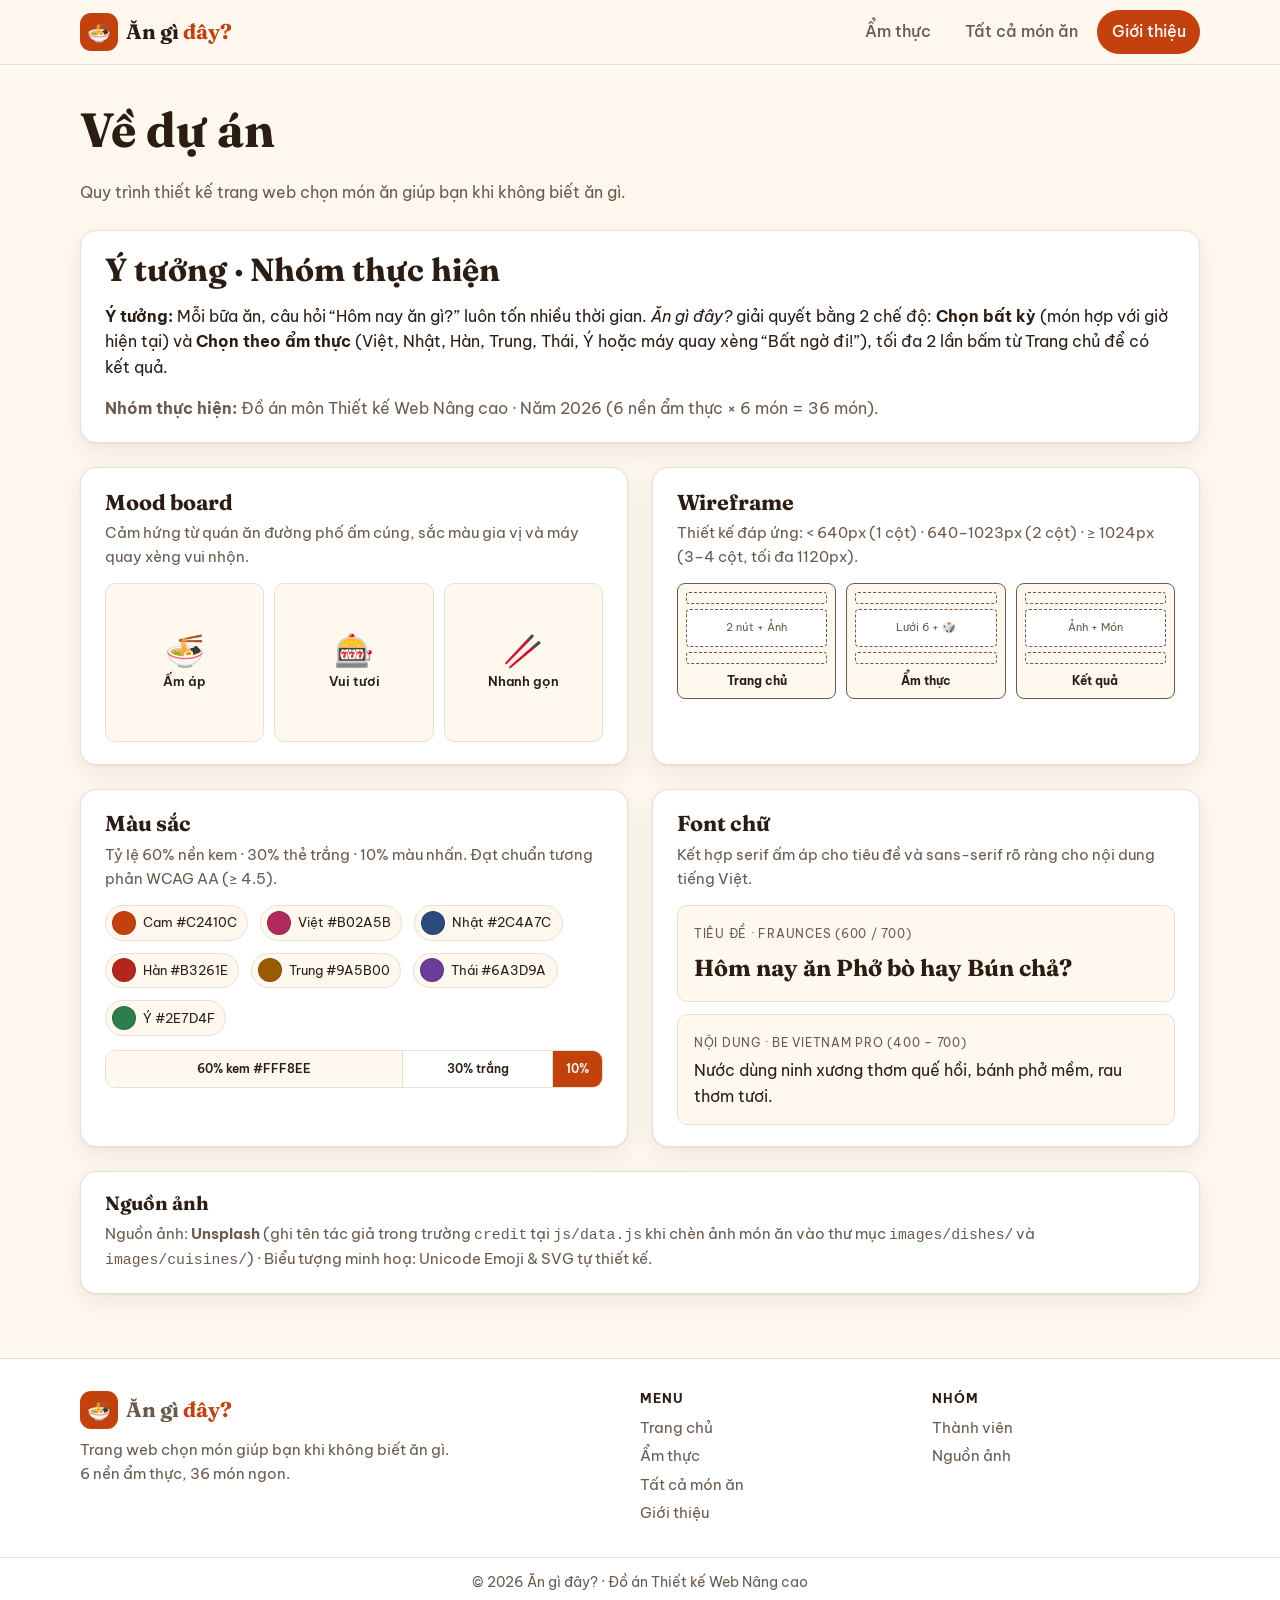
==== about.html @ e664d842 "Update HTML and CSS" ====
<!DOCTYPE html>
<html lang="vi">
<head>
  <meta charset="UTF-8">
  <meta name="viewport" content="width=device-width, initial-scale=1.0">
  <title>Giới thiệu — Ăn gì đây?</title>
  <meta name="description" content="Về dự án Ăn gì đây?: ý tưởng, nhóm thực hiện, mood board, wireframe, bảng màu, font chữ và nguồn ảnh.">
  <link rel="icon" href="images/logo.svg" type="image/svg+xml">
  <link rel="preconnect" href="https://fonts.googleapis.com">
  <link rel="preconnect" href="https://fonts.gstatic.com" crossorigin>
  <link href="https://fonts.googleapis.com/css2?family=Be+Vietnam+Pro:wght@400;500;600;700&family=Fraunces:opsz,wght@9..144,600;9..144,700&display=swap" rel="stylesheet">
  <link rel="stylesheet" href="css/themes.css">
  <link rel="stylesheet" href="css/style.css">
</head>
<body data-page="about">
  <a class="skip-link" href="#main">Bỏ qua đến nội dung chính</a>

  <!-- Header dùng chung -->
  <header class="site-header" data-site-header></header>

  <main id="main">
    <div class="container">
      <header class="page-head">
        <h1>Về dự án</h1>
        <p>Quy trình thiết kế trang web chọn món ăn giúp bạn khi không biết ăn gì.</p>
      </header>

      <!-- ===== Ý TƯỞNG · NHÓM ===== -->
      <section class="about-lead card" id="nhom">
        <h2>Ý tưởng · Nhóm thực hiện</h2>
        <p>
          <strong>Ý tưởng:</strong> Mỗi bữa ăn, câu hỏi “Hôm nay ăn gì?” luôn tốn nhiều thời gian.
          <em>Ăn gì đây?</em> giải quyết bằng 2 chế độ: <strong>Chọn bất kỳ</strong> (món hợp với giờ hiện tại)
          và <strong>Chọn theo ẩm thực</strong> (Việt, Nhật, Hàn, Trung, Thái, Ý hoặc máy quay xèng “Bất ngờ đi!”),
          tối đa 2 lần bấm từ Trang chủ để có kết quả.
        </p>
        <p>
          <strong>Nhóm thực hiện:</strong> Đồ án môn Thiết kế Web Nâng cao · Năm 2026 (6 nền ẩm thực × 6 món = 36 món).
        </p>
      </section>

      <!-- ===== LƯỚI 2×2 TRÊN MÁY TÍNH / 1 CỘT TRÊN ĐIỆN THOẠI ===== -->
      <div class="about-grid">
        <!-- 1. Mood board -->
        <section class="about-box card" id="mood-board">
          <h2>Mood board</h2>
          <p>Cảm hứng từ quán ăn đường phố ấm cúng, sắc màu gia vị và máy quay xèng vui nhộn.</p>
          <div class="mood-thumbs">
            <div class="mood-thumb">
              <span aria-hidden="true">🍜</span>
              Ấm áp
            </div>
            <div class="mood-thumb">
              <span aria-hidden="true">🎰</span>
              Vui tươi
            </div>
            <div class="mood-thumb">
              <span aria-hidden="true">🥢</span>
              Nhanh gọn
            </div>
          </div>
        </section>

        <!-- 2. Wireframe -->
        <section class="about-box card" id="wireframe">
          <h2>Wireframe</h2>
          <p>Thiết kế đáp ứng: &lt; 640px (1 cột) · 640–1023px (2 cột) · ≥ 1024px (3–4 cột, tối đa 1120px).</p>
          <div class="wf-mini-grid" aria-label="Sơ đồ wireframe thu nhỏ">
            <div class="wf-mini">
              <div class="wf-mini__bar"></div>
              <div class="wf-mini__block">2 nút + Ảnh</div>
              <div class="wf-mini__bar"></div>
              <strong>Trang chủ</strong>
            </div>
            <div class="wf-mini">
              <div class="wf-mini__bar"></div>
              <div class="wf-mini__block">Lưới 6 + 🎲</div>
              <div class="wf-mini__bar"></div>
              <strong>Ẩm thực</strong>
            </div>
            <div class="wf-mini">
              <div class="wf-mini__bar"></div>
              <div class="wf-mini__block">Ảnh + Món</div>
              <div class="wf-mini__bar"></div>
              <strong>Kết quả</strong>
            </div>
          </div>
        </section>

        <!-- 3. Màu sắc -->
        <section class="about-box card" id="mau-sac">
          <h2>Màu sắc</h2>
          <p>Tỷ lệ 60% nền kem · 30% thẻ trắng · 10% màu nhấn. Đạt chuẩn tương phản WCAG AA (≥ 4.5).</p>
          <ul class="color-dots" aria-label="Bảng màu chủ đề">
            <li class="color-dot"><span class="color-dot__circle" style="--c:#C2410C"></span>Cam #C2410C</li>
            <li class="color-dot"><span class="color-dot__circle" style="--c:#B02A5B"></span>Việt #B02A5B</li>
            <li class="color-dot"><span class="color-dot__circle" style="--c:#2C4A7C"></span>Nhật #2C4A7C</li>
            <li class="color-dot"><span class="color-dot__circle" style="--c:#B3261E"></span>Hàn #B3261E</li>
            <li class="color-dot"><span class="color-dot__circle" style="--c:#9A5B00"></span>Trung #9A5B00</li>
            <li class="color-dot"><span class="color-dot__circle" style="--c:#6A3D9A"></span>Thái #6A3D9A</li>
            <li class="color-dot"><span class="color-dot__circle" style="--c:#2E7D4F"></span>Ý #2E7D4F</li>
          </ul>
          <div class="ratio-bar" aria-label="60% nền kem, 30% thẻ trắng, 10% màu nhấn">
            <span>60% kem #FFF8EE</span><span>30% trắng</span><span>10%</span>
          </div>
        </section>

        <!-- 4. Font chữ -->
        <section class="about-box card" id="font-chu">
          <h2>Font chữ</h2>
          <p>Kết hợp serif ấm áp cho tiêu đề và sans-serif rõ ràng cho nội dung tiếng Việt.</p>
          <div class="font-pair">
            <div class="font-card">
              <span class="font-card__label">Tiêu đề · Fraunces (600 / 700)</span>
              <p class="font-card__sample--display">Hôm nay ăn Phở bò hay Bún chả?</p>
            </div>
            <div class="font-card">
              <span class="font-card__label">Nội dung · Be Vietnam Pro (400 – 700)</span>
              <p class="font-card__sample--body">Nước dùng ninh xương thơm quế hồi, bánh phở mềm, rau thơm tươi.</p>
            </div>
          </div>
        </section>
      </div>

      <!-- ===== NGUỒN ẢNH ===== -->
      <section class="credits-box card" id="nguon-anh">
        <h2>Nguồn ảnh</h2>
        <p>
          Nguồn ảnh: <strong>Unsplash</strong> (ghi tên tác giả trong trường <code>credit</code> tại <code>js/data.js</code> khi chèn ảnh món ăn vào thư mục <code>images/dishes/</code> và <code>images/cuisines/</code>) · Biểu tượng minh hoạ: Unicode Emoji &amp; SVG tự thiết kế.
        </p>
      </section>
    </div>
  </main>

  <!-- Footer dùng chung -->
  <footer class="site-footer" data-site-footer></footer>

  <script src="js/data.js"></script>
  <script src="js/main.js"></script>
</body>
</html>
---- css/themes.css ----
/* =========================================================
   THEMES.CSS — Biến màu & chủ đề theo nền ẩm thực (Thẻ 2)
   Quy tắc: 60% nền kem · 30% thẻ trắng · 10% màu nhấn
   Mỗi trang chỉ dùng 1 màu nhấn duy nhất (--accent).
   ========================================================= */

:root {
  --bg: #FFF8EE;        /* Nền kem ấm */
  --surface: #FFFFFF;   /* Nền thẻ */
  --ink: #2B1D14;       /* Chữ chính, nâu đậm */
  --muted: #6B5A4E;     /* Chữ phụ */
  --line: #EADFD2;      /* Viền */
  --brand: #C2410C;     /* Cam: logo, nút chính ở Trang chủ */
  --accent: var(--brand);
  --accent-soft: color-mix(in srgb, var(--accent) 10%, var(--bg));
  --accent-strong: color-mix(in srgb, var(--accent) 82%, #000);

  /* Font chữ (Fraunces + Be Vietnam Pro) */
  --font-body: "Be Vietnam Pro", system-ui, -apple-system, "Segoe UI", sans-serif;
  --font-display: "Fraunces", "Lora", Georgia, "Times New Roman", serif;

  /* Kích thước & bo góc */
  --radius-sm: 10px;
  --radius: 16px;
  --radius-lg: 24px;
  --shadow: 0 1px 2px rgb(43 29 20 / 6%), 0 8px 24px rgb(43 29 20 / 8%);
  --shadow-lg: 0 4px 10px rgb(43 29 20 / 10%), 0 20px 44px rgb(43 29 20 / 14%);
  --container: 1120px;
}

/* Chủ đề theo nền ẩm thực */
[data-cuisine="viet"]  { --accent: #B02A5B; } /* Hồng sen */
[data-cuisine="nhat"]  { --accent: #2C4A7C; } /* Xanh chàm */
[data-cuisine="han"]   { --accent: #B3261E; } /* Đỏ tương ớt gochujang */
[data-cuisine="trung"] { --accent: #9A5B00; } /* Vàng hổ phách */
[data-cuisine="thai"]  { --accent: #6A3D9A; } /* Tím hoa đậu biếc */
[data-cuisine="y"]     { --accent: #2E7D4F; } /* Xanh húng quế */

[data-cuisine] {
  --accent-soft: color-mix(in srgb, var(--accent) 10%, var(--bg));
  --accent-strong: color-mix(in srgb, var(--accent) 82%, #000);
}
---- css/style.css ----
/* =========================================================
   STYLE.CSS — Bố cục & thành phần dùng chung
   Điểm ngắt: < 640px (1 cột) · 640–1023px (2 cột) · ≥ 1024px (3–4 cột)
   Nội dung rộng tối đa 1120px.
   ========================================================= */

/* ---------- Reset & nền tảng ---------- */
*, *::before, *::after { box-sizing: border-box; }
[hidden] { display: none !important; }
html { scroll-behavior: smooth; }

body {
  margin: 0;
  min-height: 100vh;
  display: flex;
  flex-direction: column;
  background: var(--bg);
  color: var(--ink);
  font-family: var(--font-body);
  font-size: 1rem;
  line-height: 1.6;
  -webkit-font-smoothing: antialiased;
}

/* Trang Kết quả dùng nền màu nhạt của ẩm thực */
body[data-page="result"][data-cuisine] {
  background: var(--accent-soft);
}

main { flex: 1; }
img, svg { max-width: 100%; display: block; }
a { color: var(--accent); }

h1, h2, h3, h4 {
  font-family: var(--font-display);
  line-height: 1.2;
  margin: 0 0 .45em;
  color: var(--ink);
}

h1 { font-size: clamp(1.85rem, 4.2vw, 3rem); }
h2 { font-size: clamp(1.375rem, 2.6vw, 2rem); }
h3 { font-size: 1.2rem; }
p { margin: 0 0 1em; }

:focus-visible {
  outline: 3px solid var(--accent);
  outline-offset: 3px;
  border-radius: 6px;
}

.container {
  width: min(100% - 2rem, var(--container));
  margin-inline: auto;
}

.visually-hidden {
  position: absolute !important;
  width: 1px; height: 1px;
  overflow: hidden;
  clip: rect(0 0 0 0);
  white-space: nowrap;
}

.skip-link {
  position: absolute;
  left: 1rem; top: -100px;
  padding: .5rem 1rem;
  background: var(--ink);
  color: #fff;
  border-radius: var(--radius-sm);
  z-index: 100;
}
.skip-link:focus { top: 1rem; }

/* ---------- Khung ảnh có emoji thay thế ---------- */
.media {
  position: relative;
  display: grid;
  place-items: center;
  overflow: hidden;
  border-radius: var(--radius-sm);
  background: var(--accent-soft);
  aspect-ratio: 4 / 3;
}
.media__emoji {
  font-size: 3.5rem;
  line-height: 1;
  user-select: none;
  transition: transform .3s ease;
}
.media img {
  position: absolute;
  inset: 0;
  width: 100%;
  height: 100%;
  object-fit: cover;
}
.media.is-fallback img { display: none; }

/* ---------- Header & menu [=] trên điện thoại ---------- */
.site-header {
  position: sticky;
  top: 0;
  z-index: 50;
  background: color-mix(in srgb, var(--bg) 92%, transparent);
  backdrop-filter: blur(10px);
  border-bottom: 1px solid var(--line);
}

.site-header .container {
  display: flex;
  align-items: center;
  justify-content: space-between;
  gap: 1rem;
  min-height: 64px;
}

.logo {
  display: inline-flex;
  align-items: center;
  gap: .5rem;
  font-family: var(--font-display);
  font-weight: 700;
  font-size: 1.3rem;
  color: var(--ink);
  text-decoration: none;
}
.logo__icon {
  display: grid;
  place-items: center;
  width: 38px; height: 38px;
  border-radius: 11px;
  background: var(--brand);
  font-size: 1.2rem;
}
.logo__text span { color: var(--brand); }

/* Nút [=] trên điện thoại (< 640px) */
.nav-toggle {
  display: inline-flex;
  align-items: center;
  justify-content: center;
  width: 42px; height: 42px;
  padding: 0;
  border: 1px solid var(--line);
  border-radius: var(--radius-sm);
  background: var(--surface);
  color: var(--ink);
  cursor: pointer;
}
.nav-toggle__bars {
  position: relative;
  width: 18px; height: 2px;
  background: currentColor;
  transition: background .2s;
}
.nav-toggle__bars::before,
.nav-toggle__bars::after {
  content: "";
  position: absolute;
  left: 0;
  width: 18px; height: 2px;
  background: currentColor;
  transition: transform .2s, top .2s;
}
.nav-toggle__bars::before { top: -6px; }
.nav-toggle__bars::after  { top: 6px; }

.site-header.nav-open .nav-toggle__bars { background: transparent; }
.site-header.nav-open .nav-toggle__bars::before { top: 0; transform: rotate(45deg); }
.site-header.nav-open .nav-toggle__bars::after  { top: 0; transform: rotate(-45deg); }

.main-nav {
  display: none;
  position: absolute;
  top: 100%; left: 0; right: 0;
  padding: .75rem 1rem 1rem;
  background: var(--surface);
  border-bottom: 1px solid var(--line);
  box-shadow: var(--shadow);
}
.site-header.nav-open .main-nav { display: block; }

.main-nav ul {
  display: flex;
  flex-direction: column;
  gap: .25rem;
  margin: 0;
  padding: 0;
  list-style: none;
}
.main-nav a {
  display: block;
  padding: .55rem .9rem;
  border-radius: 999px;
  color: var(--muted);
  font-weight: 500;
  text-decoration: none;
}
.main-nav a:hover { background: var(--accent-soft); color: var(--ink); }
.main-nav a[aria-current="page"] {
  background: var(--accent);
  color: #fff;
}

@media (min-width: 640px) {
  .nav-toggle { display: none; }
  .main-nav {
    display: block;
    position: static;
    padding: 0;
    background: transparent;
    border: 0;
    box-shadow: none;
  }
  .main-nav ul {
    flex-direction: row;
    gap: .3rem;
  }
}

/* ---------- Footer dùng chung ---------- */
.site-footer {
  margin-top: 4rem;
  border-top: 1px solid var(--line);
  background: var(--surface);
  color: var(--muted);
  font-size: .925rem;
}
.site-footer .container {
  display: grid;
  grid-template-columns: 1fr;
  gap: 1.5rem;
  padding-block: 2rem;
}
.site-footer p { margin: .6rem 0 0; max-width: 380px; }
.site-footer h4 {
  font-family: var(--font-body);
  font-size: .8rem;
  text-transform: uppercase;
  letter-spacing: .08em;
  color: var(--ink);
  margin-bottom: .6rem;
}
.site-footer ul { list-style: none; margin: 0; padding: 0; }
.site-footer li + li { margin-top: .3rem; }
.site-footer a { color: var(--muted); text-decoration: none; }
.site-footer a:hover { color: var(--accent); text-decoration: underline; }
.footer-bottom {
  border-top: 1px solid var(--line);
  padding-block: .9rem;
  text-align: center;
  font-size: .85rem;
}

@media (min-width: 640px) {
  .site-footer .container { grid-template-columns: 2fr 1fr 1fr; }
}

/* ---------- Nút & Nhãn ---------- */
.btn {
  display: inline-flex;
  align-items: center;
  justify-content: center;
  gap: .5rem;
  padding: .85rem 1.4rem;
  border: 2px solid transparent;
  border-radius: 999px;
  font: inherit;
  font-weight: 600;
  text-decoration: none;
  cursor: pointer;
  transition: transform .15s, box-shadow .2s, background .2s, color .2s;
}
.btn:hover:not(:disabled) { transform: translateY(-2px); }
.btn:active:not(:disabled) { transform: translateY(0); }
.btn:disabled { opacity: .55; cursor: not-allowed; }

.btn--primary { background: var(--accent); color: #fff; box-shadow: var(--shadow); }
.btn--primary:hover:not(:disabled) { background: var(--accent-strong); box-shadow: var(--shadow-lg); }

.btn--outline { border-color: var(--accent); color: var(--accent); background: var(--surface); }
.btn--outline:hover:not(:disabled) { background: var(--accent-soft); }

.tag {
  display: inline-flex;
  align-items: center;
  gap: .25rem;
  padding: .25rem .7rem;
  border: 1px solid var(--line);
  border-radius: 999px;
  background: var(--surface);
  color: var(--muted);
  font-size: .8125rem;
  font-weight: 500;
}

.card {
  background: var(--surface);
  border: 1px solid var(--line);
  border-radius: var(--radius);
  box-shadow: var(--shadow);
}

.page-head {
  padding-block: 2.25rem 1.5rem;
}
.page-head p {
  max-width: 620px;
  color: var(--muted);
  margin: 0;
}

.section { padding-block: 2.25rem; }

/* =========================================================
   1. TRANG CHỦ — Wireframe: Cột trái (lời chào + 2 nút), Cột phải (ảnh món lớn)
   Trên điện thoại (< 640px): 1 cột, lời chào → 2 nút → ảnh món ăn lớn
   ========================================================= */
.home-hero {
  padding-block: 2rem 2.5rem;
}

.home-hero__grid {
  display: grid;
  grid-template-columns: 1fr;
  gap: 1.75rem;
  align-items: center;
}

.home-greeting {
  display: inline-flex;
  align-items: center;
  gap: .5rem;
  padding: .4rem .9rem;
  border: 1px solid var(--line);
  border-radius: 999px;
  background: var(--surface);
  color: var(--accent);
  font-weight: 600;
  font-size: .925rem;
  margin-bottom: .9rem;
}

.home-hero__sub {
  font-size: 1.125rem;
  color: var(--muted);
  margin-bottom: 1.5rem;
}

.home-actions {
  display: flex;
  flex-direction: column;
  gap: .85rem;
  max-width: 420px;
}

.home-cta {
  display: flex;
  align-items: center;
  justify-content: space-between;
  gap: 1rem;
  padding: 1.1rem 1.35rem;
  border: 2px solid var(--line);
  border-radius: var(--radius);
  background: var(--surface);
  color: var(--ink);
  text-decoration: none;
  font-weight: 700;
  box-shadow: var(--shadow);
  transition: transform .2s, border-color .2s, box-shadow .2s;
}
.home-cta:hover {
  transform: translateY(-3px);
  border-color: var(--accent);
  box-shadow: var(--shadow-lg);
}
.home-cta__left {
  display: flex;
  align-items: center;
  gap: .85rem;
}
.home-cta__icon {
  display: grid;
  place-items: center;
  width: 46px; height: 46px;
  border-radius: 12px;
  background: var(--accent-soft);
  font-size: 1.5rem;
}
.home-cta__title {
  display: block;
  font-family: var(--font-display);
  font-size: 1.15rem;
  letter-spacing: .02em;
}
.home-cta__desc {
  display: block;
  font-size: .85rem;
  font-weight: 400;
  color: var(--muted);
}
.home-cta--primary {
  background: var(--accent);
  border-color: var(--accent);
  color: #fff;
}
.home-cta--primary .home-cta__icon { background: rgb(255 255 255 / 18%); }
.home-cta--primary .home-cta__desc { color: rgb(255 255 255 / 88%); }
.home-cta--primary:hover { background: var(--accent-strong); border-color: var(--accent-strong); }

/* Khung ảnh món ăn lớn ở Trang chủ */
.hero-showcase {
  position: relative;
  border-radius: var(--radius-lg);
  overflow: hidden;
  border: 2px solid var(--line);
  background: var(--surface);
  box-shadow: var(--shadow-lg);
  padding: 1.25rem;
}
.hero-showcase__media {
  aspect-ratio: 4 / 3;
  border-radius: var(--radius);
  background:
    radial-gradient(circle at 30% 25%, #FFE8CC, var(--bg) 70%);
}
.hero-showcase__media .media__emoji {
  font-size: clamp(4.5rem, 10vw, 7rem);
}
.hero-showcase__caption {
  display: flex;
  align-items: center;
  justify-content: space-between;
  gap: .75rem;
  padding-top: .9rem;
  font-size: .9rem;
  color: var(--muted);
}
.hero-showcase__caption strong { color: var(--ink); }

@media (min-width: 1024px) {
  .home-hero__grid {
    grid-template-columns: 1.05fr 1fr;
    gap: 3rem;
  }
}

/* Dải bữa ăn theo giờ */
.meal-strip {
  display: grid;
  grid-template-columns: 1fr;
  gap: .85rem;
}
@media (min-width: 640px) {
  .meal-strip { grid-template-columns: repeat(2, 1fr); }
}
@media (min-width: 1024px) {
  .meal-strip { grid-template-columns: repeat(4, 1fr); }
}

.meal {
  padding: 1.1rem;
  border: 1px solid var(--line);
  border-radius: var(--radius);
  background: var(--surface);
  text-align: center;
}
.meal__icon { font-size: 1.75rem; }
.meal__name { display: block; font-weight: 700; margin-top: .2rem; }
.meal__time { color: var(--muted); font-size: .85rem; }
.meal.is-now {
  border: 2px solid var(--accent);
  background: var(--accent-soft);
  position: relative;
}
.meal.is-now::after {
  content: "Hiện tại";
  position: absolute;
  top: -.65rem; left: 50%;
  transform: translateX(-50%);
  padding: .1rem .6rem;
  border-radius: 999px;
  background: var(--accent);
  color: #fff;
  font-size: .72rem;
  font-weight: 600;
}

/* =========================================================
   2. TRANG ẨM THỰC — Lưới thẻ + Máy quay xèng "Bất ngờ đi!"
   Wireframe:
   - Điện thoại: 2 cột thẻ ẩm thực, thẻ BẤT NGỜ ĐI! chiếm trọn hàng dưới
   - Máy tính (≥ 1024px): 4 cột; hàng 1 gồm 4 ẩm thực, hàng 2 gồm 2 ẩm thực + BẤT NGỜ ĐI! (span 2)
   ========================================================= */
.cuisine-grid {
  display: grid;
  grid-template-columns: repeat(2, 1fr);
  gap: 1rem;
}

@media (min-width: 1024px) {
  .cuisine-grid {
    grid-template-columns: repeat(4, 1fr);
    gap: 1.25rem;
  }
}

.cuisine-card {
  position: relative;
  display: flex;
  flex-direction: column;
  border: 2px solid var(--accent);
  border-radius: var(--radius);
  background: var(--surface);
  color: var(--ink);
  text-decoration: none;
  overflow: hidden;
  box-shadow: var(--shadow);
  transition: transform .2s, box-shadow .2s;
}
.cuisine-card:hover {
  transform: translateY(-4px);
  box-shadow: var(--shadow-lg);
}
.cuisine-card__media {
  border-radius: 0;
  aspect-ratio: 16 / 10;
}
.cuisine-card__media .media__emoji { font-size: 2.75rem; }
.cuisine-card:hover .media__emoji { transform: scale(1.1); }

.cuisine-card__body {
  display: flex;
  flex-direction: column;
  flex: 1;
  padding: .9rem 1rem 1rem;
}
.cuisine-card__top {
  display: flex;
  align-items: center;
  justify-content: space-between;
  gap: .5rem;
  margin-bottom: .25rem;
}
.cuisine-card__top h3 { margin: 0; font-size: 1.125rem; }
.cuisine-card__flag { font-size: 1.35rem; }
.cuisine-card p {
  color: var(--muted);
  font-size: .875rem;
  flex: 1;
  margin-bottom: .75rem;
}
.cuisine-card__foot {
  display: flex;
  align-items: center;
  justify-content: space-between;
  padding-top: .6rem;
  border-top: 1px dashed var(--line);
  font-size: .8125rem;
  color: var(--muted);
}
.cuisine-card__cta { color: var(--accent); font-weight: 700; }

/* Thẻ BẤT NGỜ ĐI! */
.cuisine-card--surprise {
  grid-column: 1 / -1;
  flex-direction: row;
  align-items: center;
  justify-content: space-between;
  flex-wrap: wrap;
  gap: 1rem;
  padding: 1.35rem 1.5rem;
  border-color: var(--brand);
  background:
    radial-gradient(circle at 15% 20%, rgb(255 255 255 / 15%) 0 22%, transparent 23%),
    var(--brand);
  color: #fff;
  text-align: left;
  font: inherit;
  cursor: pointer;
}
@media (min-width: 1024px) {
  .cuisine-card--surprise { grid-column: span 2; }
}
.cuisine-card--surprise h3 { color: #fff; margin: 0 0 .2rem; font-size: 1.35rem; }
.cuisine-card--surprise p { color: rgb(255 255 255 / 90%); margin: 0; font-size: .925rem; }
.cuisine-card__surprise-text { flex: 1 1 200px; }
.cuisine-card--surprise .dice { font-size: 2.75rem; line-height: 1; }
.cuisine-card--surprise .btn {
  background: #fff;
  color: var(--brand);
  padding: .65rem 1.15rem;
}

/* ---------- Hộp thoại Máy quay xèng "Bất ngờ đi!" (Hiệu ứng B) ---------- */
.slot-modal {
  position: fixed;
  inset: 0;
  z-index: 100;
  display: grid;
  place-items: center;
  padding: 1rem;
  background: rgb(43 29 20 / 60%);
  backdrop-filter: blur(4px);
}

.slot-dialog {
  position: relative;
  width: min(100%, 540px);
  padding: 1.5rem;
  border: 3px solid var(--accent);
  border-radius: var(--radius-lg);
  background: var(--surface);
  box-shadow: var(--shadow-lg);
  text-align: center;
  transition: border-color .35s, background-color .35s;
}
.slot-dialog[data-cuisine] {
  background: var(--accent-soft);
}

.slot-dialog__close {
  position: absolute;
  top: .85rem; right: .85rem;
  width: 36px; height: 36px;
  border: 1px solid var(--line);
  border-radius: 50%;
  background: var(--surface);
  color: var(--ink);
  font-size: 1.1rem;
  cursor: pointer;
}

.slot-dialog__title {
  margin: 0 0 .25rem;
  color: var(--accent);
  font-size: 1.5rem;
  letter-spacing: .04em;
}
.slot-dialog__status {
  margin: 0 0 1rem;
  color: var(--muted);
  font-size: .925rem;
  min-height: 1.5em;
}

.slot-reels {
  display: grid;
  grid-template-columns: 1fr 1fr;
  gap: .75rem;
  margin-bottom: 1.1rem;
}

.slot-col__label {
  display: block;
  margin-top: .4rem;
  font-size: .8rem;
  color: var(--muted);
  font-weight: 600;
}

.slot-window {
  --item-h: 52px;
  position: relative;
  height: calc(var(--item-h) * 3);
  overflow: hidden;
  border: 2px solid var(--accent);
  border-radius: var(--radius-sm);
  background: var(--surface);
}

/* Khung chọn ở giữa (> ... <) */
.slot-window__frame {
  position: absolute;
  left: 0; right: 0;
  top: var(--item-h);
  height: var(--item-h);
  border-block: 2px solid var(--accent);
  background: color-mix(in srgb, var(--accent) 12%, transparent);
  pointer-events: none;
  display: flex;
  align-items: center;
  justify-content: space-between;
  padding-inline: .4rem;
  color: var(--accent);
  font-weight: 700;
}

/* Nháy 2 lần trong 400ms khi trúng */
.slot-dialog.is-blinking .slot-window__frame {
  animation: frameBlink .2s ease-in-out 2;
}
@keyframes frameBlink {
  0%, 100% { background: color-mix(in srgb, var(--accent) 12%, transparent); }
  50%      { background: color-mix(in srgb, var(--accent) 42%, transparent); }
}

.slot-strip {
  margin: 0;
  padding: 0;
  list-style: none;
  will-change: transform;
}

.slot-item {
  display: flex;
  align-items: center;
  justify-content: center;
  gap: .35rem;
  height: 52px;
  padding-inline: .75rem;
  font-weight: 600;
  font-size: .95rem;
  color: var(--muted);
  white-space: nowrap;
  overflow: hidden;
  text-overflow: ellipsis;
}
.slot-item.is-selected {
  color: var(--ink);
  font-weight: 700;
}

.slot-dialog__spin {
  min-width: 180px;
}

/* =========================================================
   3. TRANG KẾT QUẢ — Wireframe: Cột trái (ảnh món), Cột phải (thông tin + 2 nút)
   Hiệu ứng A:
   - Trong lúc quay (.is-spinning): ẩn 2 nút
   - Khi dừng (.is-bounce): thẻ nảy nhẹ scale 0.96 → 1.03 → 1 trong 300ms
   ========================================================= */
.result-page { padding-block: 2rem 3rem; }

.mode-indicator {
  display: flex;
  flex-wrap: wrap;
  gap: .45rem;
  margin-bottom: 1.25rem;
}

.result-card {
  display: grid;
  grid-template-columns: 1fr;
  gap: 1.5rem;
  padding: 1.25rem;
  border-radius: var(--radius-lg);
  border: 2px solid var(--accent);
  transform-origin: center;
}

@media (min-width: 640px) {
  .result-card {
    grid-template-columns: 1fr 1.15fr;
    gap: 2rem;
    padding: 2rem;
    align-items: center;
  }
}

.result-card__media {
  aspect-ratio: 4 / 3;
  border-radius: var(--radius);
}
.result-card__media .media__emoji {
  font-size: clamp(4rem, 8vw, 6rem);
}

.result-card__meta {
  color: var(--accent);
  font-size: .85rem;
  font-weight: 700;
  letter-spacing: .08em;
  text-transform: uppercase;
  margin-bottom: .35rem;
}

.result-card__name {
  font-size: clamp(1.85rem, 4vw, 2.65rem);
  margin: 0 0 .5rem;
  min-height: 1.2em;
}

.result-card__desc {
  color: var(--muted);
  font-size: 1.025rem;
  margin-bottom: 1.1rem;
}

.dish-facts {
  display: grid;
  grid-template-columns: repeat(3, 1fr);
  gap: .6rem;
  margin: 0 0 1.35rem;
  padding: 0;
  list-style: none;
}
.dish-facts li {
  padding: .65rem .5rem;
  border-radius: var(--radius-sm);
  background: var(--accent-soft);
  text-align: center;
  font-size: .8rem;
  color: var(--muted);
}
.dish-facts strong { display: block; color: var(--ink); font-size: .925rem; }

.dish-actions {
  display: flex;
  flex-direction: column;
  gap: .7rem;
}
@media (min-width: 640px) {
  .dish-actions { flex-direction: row; flex-wrap: wrap; }
}

/* Trong lúc quay: ẩn 2 nút và thông số phụ */
.result-card.is-spinning .dish-actions,
.result-card.is-spinning .dish-facts {
  visibility: hidden;
  pointer-events: none;
}

/* Hiệu ứng nảy nhẹ: scale 0.96 → 1.03 → 1 trong 300ms */
.result-card.is-bounce {
  animation: resultBounce 300ms ease-out;
}
@keyframes resultBounce {
  0%   { transform: scale(0.96); }
  60%  { transform: scale(1.03); }
  100% { transform: scale(1); }
}

/* Thông báo khi không tìm thấy món */
.empty-state {
  max-width: 520px;
  margin: 2rem auto;
  padding: 2rem;
  text-align: center;
}
.empty-state__icon { font-size: 3rem; margin-bottom: .5rem; }

.related { margin-top: 2.5rem; }
.related__list {
  display: grid;
  grid-template-columns: repeat(2, 1fr);
  gap: .75rem;
  margin: 0;
  padding: 0;
  list-style: none;
}
@media (min-width: 640px) {
  .related__list { grid-template-columns: repeat(3, 1fr); }
}
@media (min-width: 1024px) {
  .related__list { grid-template-columns: repeat(5, 1fr); }
}
.related__list a {
  display: flex;
  align-items: center;
  gap: .5rem;
  padding: .7rem .9rem;
  border: 1px solid var(--line);
  border-radius: var(--radius-sm);
  background: var(--surface);
  color: var(--ink);
  font-weight: 600;
  text-decoration: none;
}
.related__list a:hover { border-color: var(--accent); }

/* =========================================================
   4. TRANG TẤT CẢ MÓN ĂN — Lọc + Lưới 1 / 2 / 4 cột
   Wireframe:
   - Điện thoại (< 640px): Ẩm thực là dropdown [Tất cả v], Bữa là nút pill; lưới 1 cột
   - Tablet (640–1023px): lưới 2 cột
   - Máy tính (≥ 1024px): lưới 4 cột
   ========================================================= */
.filters-bar {
  display: grid;
  gap: .85rem;
  padding: 1.1rem 1.25rem;
  margin-bottom: 1.5rem;
}

.filter-row {
  display: flex;
  align-items: center;
  flex-wrap: wrap;
  gap: .5rem;
}

.filter-row__label {
  min-width: 78px;
  font-weight: 700;
  font-size: .9rem;
}

.filter-select {
  flex: 1;
  max-width: 240px;
  padding: .5rem .8rem;
  border: 1px solid var(--line);
  border-radius: var(--radius-sm);
  background: var(--bg);
  color: var(--ink);
  font: inherit;
  font-weight: 500;
}

.filter-pills {
  display: flex;
  flex-wrap: wrap;
  gap: .4rem;
}

/* Trên điện thoại: hiện select ẩm thực, ẩn dải pill ẩm thực.
   Từ 640px trở lên: ẩn select, hiện dải pill ẩm thực */
.filter-pills--cuisine { display: none; }
@media (min-width: 640px) {
  .filter-select { display: none; }
  .filter-pills--cuisine { display: flex; }
}

.filter-pill {
  padding: .38rem .85rem;
  border: 1px solid var(--line);
  border-radius: 999px;
  background: var(--bg);
  color: var(--muted);
  font: inherit;
  font-size: .875rem;
  font-weight: 500;
  cursor: pointer;
  transition: background .15s, color .15s, border-color .15s;
}
.filter-pill:hover { border-color: var(--accent); color: var(--ink); }
.filter-pill.is-active {
  border-color: var(--accent);
  background: var(--accent);
  color: #fff;
}

.dish-grid {
  display: grid;
  grid-template-columns: 1fr;
  gap: 1rem;
  margin: 0;
  padding: 0;
  list-style: none;
}
@media (min-width: 640px) {
  .dish-grid { grid-template-columns: repeat(2, 1fr); }
}
@media (min-width: 1024px) {
  .dish-grid { grid-template-columns: repeat(4, 1fr); gap: 1.25rem; }
}

.dish-card {
  display: flex;
  align-items: center;
  gap: .9rem;
  height: 100%;
  padding: .85rem;
  border: 1px solid var(--line);
  border-radius: var(--radius);
  background: var(--surface);
  color: var(--ink);
  text-decoration: none;
  box-shadow: var(--shadow);
  transition: transform .2s, border-color .2s, box-shadow .2s;
}
.dish-card:hover {
  transform: translateY(-3px);
  border-color: var(--accent);
  box-shadow: var(--shadow-lg);
}
.dish-card__media {
  width: 78px;
  height: 78px;
  flex: none;
  aspect-ratio: 1;
}
.dish-card__media .media__emoji { font-size: 2.25rem; }

@media (min-width: 640px) {
  .dish-card {
    flex-direction: column;
    align-items: stretch;
    padding: 1rem;
  }
  .dish-card__media {
    width: 100%;
    height: auto;
    aspect-ratio: 4 / 3;
  }
  .dish-card__media .media__emoji { font-size: 3rem; }
}

.dish-card__body h3 {
  margin: 0 0 .2rem;
  font-size: 1.075rem;
}
.dish-card__meta {
  margin: 0;
  color: var(--muted);
  font-size: .85rem;
}

/* =========================================================
   5. TRANG GIỚI THIỆU — Wireframe: Lưới 2×2 trên máy tính, 1 cột trên điện thoại
   (Mood board · Wireframe · Màu sắc · Font chữ) + Nguồn ảnh cuối trang
   ========================================================= */
.about-lead {
  padding: 1.25rem 1.5rem;
  margin-bottom: 1.5rem;
}
.about-lead p:last-child { margin-bottom: 0; color: var(--muted); }

.about-grid {
  display: grid;
  grid-template-columns: 1fr;
  gap: 1.25rem;
}
@media (min-width: 1024px) {
  .about-grid {
    grid-template-columns: repeat(2, 1fr);
    gap: 1.5rem;
  }
}

.about-box {
  padding: 1.35rem 1.5rem;
}
.about-box h2 {
  font-size: 1.35rem;
  margin-bottom: .35rem;
}
.about-box > p {
  color: var(--muted);
  font-size: .925rem;
}

/* Mood board */
.mood-thumbs {
  display: grid;
  grid-template-columns: repeat(3, 1fr);
  gap: .65rem;
  margin-top: .75rem;
}
.mood-thumb {
  display: flex;
  flex-direction: column;
  align-items: center;
  justify-content: center;
  gap: .3rem;
  aspect-ratio: 1;
  padding: .6rem;
  border: 1px solid var(--line);
  border-radius: var(--radius-sm);
  background: var(--bg);
  text-align: center;
  font-size: .8rem;
  font-weight: 600;
}
.mood-thumb span { font-size: 2rem; line-height: 1; }

/* Wireframe mini */
.wf-mini-grid {
  display: grid;
  grid-template-columns: repeat(3, 1fr);
  gap: .65rem;
  margin-top: .75rem;
}
.wf-mini {
  display: flex;
  flex-direction: column;
  gap: 5px;
  padding: 8px;
  border: 1.5px solid var(--muted);
  border-radius: 8px;
  background: var(--bg);
  font-size: .7rem;
  color: var(--muted);
  text-align: center;
}
.wf-mini__bar {
  height: 12px;
  border: 1px dashed var(--muted);
  border-radius: 3px;
}
.wf-mini__block {
  height: 38px;
  border: 1px dashed var(--muted);
  border-radius: 4px;
  display: grid;
  place-items: center;
  background: var(--surface);
}
.wf-mini strong {
  margin-top: 2px;
  color: var(--ink);
  font-size: .75rem;
}

/* Màu sắc — hàng chấm tròn (o)(o)(o)(o)(o)(o) */
.color-dots {
  display: flex;
  flex-wrap: wrap;
  gap: .75rem;
  margin: .9rem 0;
  padding: 0;
  list-style: none;
}
.color-dot {
  display: flex;
  align-items: center;
  gap: .45rem;
  padding: .3rem .65rem .3rem .35rem;
  border: 1px solid var(--line);
  border-radius: 999px;
  background: var(--bg);
  font-size: .8125rem;
}
.color-dot__circle {
  width: 24px; height: 24px;
  border-radius: 50%;
  background: var(--c);
  border: 1px solid rgb(0 0 0 / 12%);
}

.ratio-bar {
  display: flex;
  height: 38px;
  overflow: hidden;
  border: 1px solid var(--line);
  border-radius: var(--radius-sm);
  font-size: .78rem;
  font-weight: 600;
}
.ratio-bar span { display: grid; place-items: center; }
.ratio-bar span:nth-child(1) { flex: 60; background: var(--bg); }
.ratio-bar span:nth-child(2) { flex: 30; background: var(--surface); border-inline: 1px solid var(--line); }
.ratio-bar span:nth-child(3) { flex: 10; background: var(--brand); color: #fff; }

/* Font chữ */
.font-pair {
  display: grid;
  gap: .75rem;
  margin-top: .75rem;
}
.font-card {
  padding: .9rem 1rem;
  border: 1px solid var(--line);
  border-radius: var(--radius-sm);
  background: var(--bg);
}
.font-card__label {
  font-size: .78rem;
  color: var(--muted);
  text-transform: uppercase;
  letter-spacing: .06em;
}
.font-card__sample--display {
  font-family: var(--font-display);
  font-size: 1.45rem;
  font-weight: 700;
  margin: .2rem 0 0;
}
.font-card__sample--body {
  font-family: var(--font-body);
  font-size: 1rem;
  margin: .2rem 0 0;
}

.credits-box {
  margin-top: 1.5rem;
  padding: 1.25rem 1.5rem;
}
.credits-box h2 { font-size: 1.2rem; margin-bottom: .4rem; }
.credits-box p { margin: 0; color: var(--muted); font-size: .925rem; }

/* ---------- Tôn trọng người dùng giảm chuyển động ---------- */
@media (prefers-reduced-motion: reduce) {
  *, *::before, *::after {
    animation-duration: .01ms !important;
    animation-delay: 0s !important;
    animation-iteration-count: 1 !important;
    transition-duration: .01ms !important;
    scroll-behavior: auto !important;
  }
}
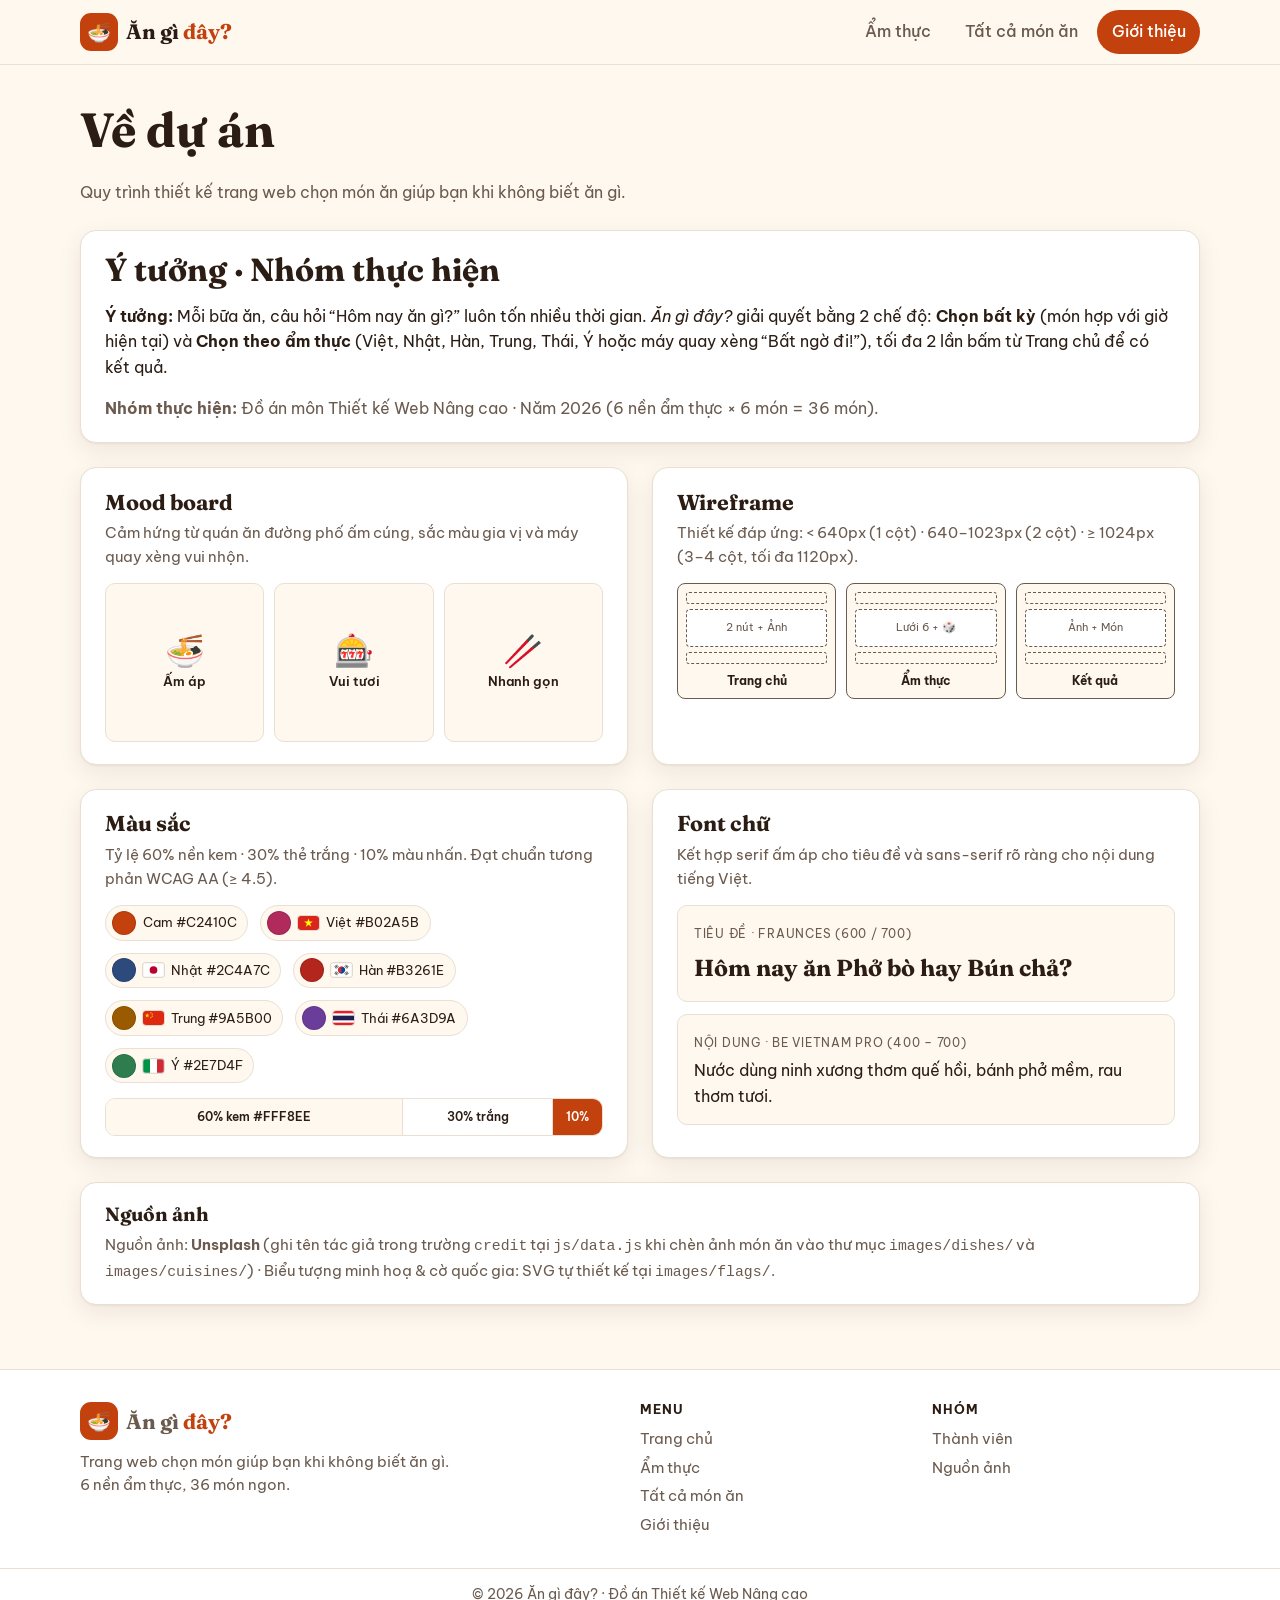
==== commit eda64efe: "Adding flag" ====
--- a/about.html
+++ b/about.html
@@ -93,12 +93,12 @@
           <p>Tỷ lệ 60% nền kem · 30% thẻ trắng · 10% màu nhấn. Đạt chuẩn tương phản WCAG AA (≥ 4.5).</p>
           <ul class="color-dots" aria-label="Bảng màu chủ đề">
             <li class="color-dot"><span class="color-dot__circle" style="--c:#C2410C"></span>Cam #C2410C</li>
-            <li class="color-dot"><span class="color-dot__circle" style="--c:#B02A5B"></span>Việt #B02A5B</li>
-            <li class="color-dot"><span class="color-dot__circle" style="--c:#2C4A7C"></span>Nhật #2C4A7C</li>
-            <li class="color-dot"><span class="color-dot__circle" style="--c:#B3261E"></span>Hàn #B3261E</li>
-            <li class="color-dot"><span class="color-dot__circle" style="--c:#9A5B00"></span>Trung #9A5B00</li>
-            <li class="color-dot"><span class="color-dot__circle" style="--c:#6A3D9A"></span>Thái #6A3D9A</li>
-            <li class="color-dot"><span class="color-dot__circle" style="--c:#2E7D4F"></span>Ý #2E7D4F</li>
+            <li class="color-dot"><span class="color-dot__circle" style="--c:#B02A5B"></span><img class="flag-icon" src="images/flags/viet.svg" alt="Việt Nam">Việt #B02A5B</li>
+            <li class="color-dot"><span class="color-dot__circle" style="--c:#2C4A7C"></span><img class="flag-icon" src="images/flags/nhat.svg" alt="Nhật Bản">Nhật #2C4A7C</li>
+            <li class="color-dot"><span class="color-dot__circle" style="--c:#B3261E"></span><img class="flag-icon" src="images/flags/han.svg" alt="Hàn Quốc">Hàn #B3261E</li>
+            <li class="color-dot"><span class="color-dot__circle" style="--c:#9A5B00"></span><img class="flag-icon" src="images/flags/trung.svg" alt="Trung Hoa">Trung #9A5B00</li>
+            <li class="color-dot"><span class="color-dot__circle" style="--c:#6A3D9A"></span><img class="flag-icon" src="images/flags/thai.svg" alt="Thái Lan">Thái #6A3D9A</li>
+            <li class="color-dot"><span class="color-dot__circle" style="--c:#2E7D4F"></span><img class="flag-icon" src="images/flags/y.svg" alt="Ý">Ý #2E7D4F</li>
           </ul>
           <div class="ratio-bar" aria-label="60% nền kem, 30% thẻ trắng, 10% màu nhấn">
             <span>60% kem #FFF8EE</span><span>30% trắng</span><span>10%</span>
@@ -126,7 +126,7 @@
       <section class="credits-box card" id="nguon-anh">
         <h2>Nguồn ảnh</h2>
         <p>
-          Nguồn ảnh: <strong>Unsplash</strong> (ghi tên tác giả trong trường <code>credit</code> tại <code>js/data.js</code> khi chèn ảnh món ăn vào thư mục <code>images/dishes/</code> và <code>images/cuisines/</code>) · Biểu tượng minh hoạ: Unicode Emoji &amp; SVG tự thiết kế.
+          Nguồn ảnh: <strong>Unsplash</strong> (ghi tên tác giả trong trường <code>credit</code> tại <code>js/data.js</code> khi chèn ảnh món ăn vào thư mục <code>images/dishes/</code> và <code>images/cuisines/</code>) · Biểu tượng minh hoạ &amp; cờ quốc gia: SVG tự thiết kế tại <code>images/flags/</code>.
         </p>
       </section>
     </div>
--- a/css/style.css
+++ b/css/style.css
@@ -1193,3 +1193,34 @@
     scroll-behavior: auto !important;
   }
 }
+
+
+/* ---------- Cờ quốc gia SVG ---------- */
+.flag-icon {
+  display: inline-block;
+  width: 21px;
+  height: 14px;
+  border-radius: 3px;
+  object-fit: cover;
+  vertical-align: -2px;
+  box-shadow: 0 0 0 1px rgb(43 29 20 / 14%);
+  flex: none;
+}
+.flag-icon--lg {
+  width: 30px;
+  height: 20px;
+  border-radius: 4px;
+}
+.result-card__meta,
+.dish-card__meta,
+.filter-pill,
+.tag,
+.dish-facts strong {
+  display: inline-flex;
+  align-items: center;
+  gap: .35rem;
+}
+.dish-facts strong {
+  justify-content: center;
+  width: 100%;
+}
